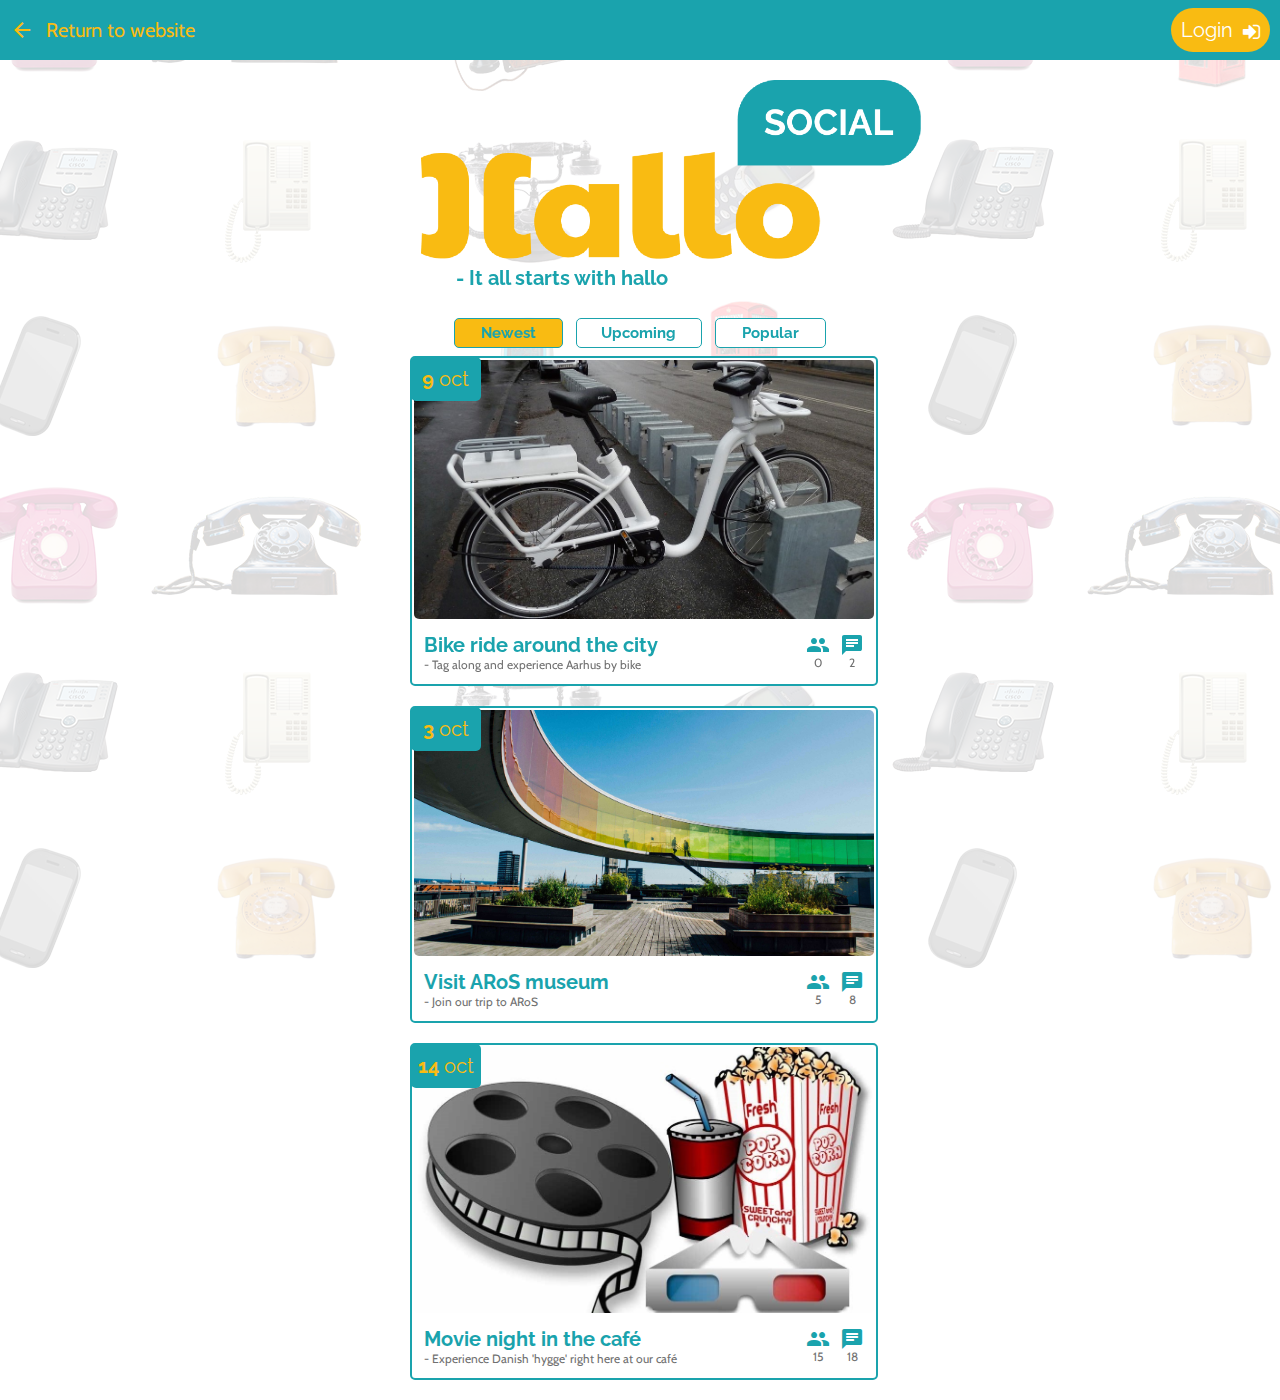
==== index.html @ 3ad94ef4 "Åndssvagt" ====
<!DOCTYPE html>
<html lang="en">

<head>
    <meta charset="utf-8">
    <meta name="description" content="">
    <!--HUSK AT UDFYLDE BESKRIVELSE TIL SEO -->
    <meta name="viewport" content="width=device-width, initial-scale=1.0">
    <title>Hallo Social</title>
    <link rel="stylesheet" href="css/style.css">
    <link href="https://fonts.googleapis.com/icon?family=Material+Icons" rel="stylesheet">
    <link href="https://fonts.googleapis.com/css?family=Cabin|Raleway" rel="stylesheet">
    <link rel="stylesheet" href="https://cdnjs.cloudflare.com/ajax/libs/font-awesome/4.7.0/css/font-awesome.min.css">
    <script src="https://ajax.googleapis.com/ajax/libs/jquery/3.3.1/jquery.min.js"></script>
</head>

<body id="main">
   <div class="front">
       <div class="back"></div>
   </div>
    <header class="header">
        <a href="http://hallohostelaarhus.com/" target="_blank"><i class="material-icons">arrow_back</i>
            <p>Return to website</p>
        </a>
        <!-- Login formular inspireret af https://www.w3schools.com/howto/tryit.asp?filename=tryhow_css_login_form_modal -->
        <button onclick="document.getElementById('id01').style.display='block'" style="width:auto;" class="login">Login<i class="fa fa-sign-in"></i></button>
        <div id="id01" class="modal">
            <form class="modal-content animate" action="/action_page.php">
                <div>
                    <span onclick="document.getElementById('id01').style.display='none'" class="close" title="Close Modal">&times;</span>
                </div>
                <div class="containerlogin">

                    <h2>Login</h2>

                    <label for="uname"><b>Username</b></label>
                    <input type="text" placeholder="Choose a username" name="uname" required>

                    <label for="room"><b>Room no.</b></label>
                    <input type="text" placeholder="Type your room no." name="room" required>

                    <label for="psw"><b>Password</b></label>
                    <input type="password" placeholder="Enter Password" name="psw" required>

                    <p class="forgot">Forgot your password? Get a new one in the reception.</p>

                    <button type="submit"><strong>Login</strong></button>

                </div>

            </form>
        </div>
    </header>

    <div id="logo">
        <img src="images/hallologo.png" alt="Hallo Social logo">
        <h1>- It all starts with hallo</h1>
    </div>

    <div id="sort">
        <a href="index.html"><button type="button" class="active sortering">Newest</button></a>
        <a href="upcoming.html"><button type="button" class="inactive sortering">Upcoming</button></a>
        <a href="popular.html"><button type="button" class="inactive sortering">Popular</button></a>
    </div>

    <a href="bike.html">
        <section class="event top">
            <img src="images/cykel.jpg" alt="Bicycle">
            <div class="dato">
                <strong>9</strong> oct
            </div>
            <div class="ikon">
                <i class="material-icons">group<p>0</p></i>
                <i class="material-icons">chat<p>2</p></i>
            </div>
            <div class="titel">
                <h2>Bike ride around the city</h2>
                <p>- Tag along and experience Aarhus by bike</p>
            </div>
        </section>
    </a>

    <a href="aros.html">
        <section class="event">
            <img src="images/aros.jpg" alt="Aros rainbow">
            <div class="dato">
                <strong>3</strong> oct
            </div>
            <div class="ikon">
                <i class="material-icons">group<p>5</p></i>
                <i class="material-icons">chat<p>8</p></i>
            </div>
            <div class="titel">
                <h2>Visit ARoS museum</h2>
                <p>- Join our trip to ARoS</p>
            </div>
        </section>
    </a>

    <a href="movienight.html">
        <section class="event clear">
            <img src="images/film.jpg" alt="Movie night">
            <div class="dato">
                <strong>14</strong> oct
            </div>
            <div class="ikon">
                <i class="material-icons">group<p>15</p></i>
                <i class="material-icons">chat<p>18</p></i>
            </div>
            <div class="titel">
                <h2>Movie night in the café</h2>
                <p>- Experience Danish 'hygge' right here at our café</p>
            </div>
        </section>
    </a>

    <script type="text/javascript">
        
        // script til login formular
        var modal = document.getElementById('id01');

        // Når man trykker udenfor formularen lukker den
        window.onclick = function(event) {
            if (event.target == modal) {
                modal.style.display = "none";
            }
        }

        // Baggrund flytter sig med mus
        var windowWidth = $(window).width();
        
            $('.front').mousemove(function(event){
                var moveX = (($(window).width() / 2)- event.pageX) *0.1;
                var moveY = (($(window).height() / 2)- event.pageY) *0.1;
                
                $('.back').css('margin-left', moveX + 'px');
                $('.back').css('margin-top', moveY + 'px');
            });
        
    </script>
</body>

</html>
---- css/style.css ----
/* Global */

* {
    margin: 0;
    padding: 0;
}

p,
a {
    font-family: 'Cabin', sans-serif;
}

h1,
h2,
h3,
h4,
h5,
h6,
button,
label {
    font-family: 'Raleway', sans-serif;
}

.content h1 {
    color: #41B0B9;
    padding: 5%;
    font-size: 35px;
}

.content p {
    color: #9A9B9B;
    font-size: 15px;
}

.content {
    position: relative;
    background-color: white;

}

.time-place {
    display: flex;
    flex-direction: row;
    padding: 10px;

}

.time-place img {
    padding-right: 5%;
}

.text {
    padding-top: 10%;
    margin: 5%;
}

button {
    border-radius: 30px;
}

.back-button {
    display: block;
    position: fixed;
    top: 0;
    left: 0;
    z-index: 1;
}

.comment {
    background-color: #1AA3AD;
    text-align: center;
    margin-top: 5%;
    padding: 10%;
}

.comment h2 {
    color: #F9BB12;
}

time {
    display: none;
}

/* Header */

.header {
    height: 60px;
    background-color: #1AA3AD;
    position: fixed;
    z-index: 1;
    width: 100%;
}

.eventside {
    height: auto;
    border-bottom-style: solid;
    border-bottom-width: thick;
    border-bottom-color: #F9BB12;
    background-color: #1AA3AD;

}

header p,
i {
    color: #F9BB12;
    font-size: 20px;
    float: left;
    padding-top: 18px;
}

header p {
    margin-left: 2px;
}

header i {
    margin-left: 10px;
}

/* Login formular */

.login {
    float: right;
    margin-right: 10px;
    font-size: 20px;
    padding: 10px;
}

.login i {
    color: white;
    float: right;
    margin-top: -14px;
}

.containerlogin p {
    margin-bottom: 15px;
    font-size: 15px;
}

.containerlogin button {
    font-size: 20px;
    width: 50%;
    margin-left: 25%;
}

.containerlogin label {
    color: #F9BB12;
}

.containerlogin h2 {
    color: #F9BB12;
    text-align: center;
    font-size: 40px;
    margin-top: 20px;
    margin-bottom: 20px;
}

.containerlogin input {
    border-color: #F9BB12;
}

input[type=text],
input[type=password] {
    width: 100%;
    padding: 12px 20px;
    margin: 8px 0;
    display: inline-block;
    border: 1px solid #F9BB12;
    box-sizing: border-box;
}

button {
    background-color: #F9BB12;
    color: white;
    padding: 14px 20px;
    margin: 8px 0;
    border: none;
    cursor: pointer;
    width: 100%;
}

button:hover {
    opacity: 0.8;
}

.containerlogin {
    padding: 16px;
}

span.psw {
    float: right;
    padding-top: 16px;
}

.modal {
    display: none;
    position: fixed;
    z-index: 1;
    width: 100%;
    height: 100%;
    overflow: auto;
    background-color: #1AA3AD;
    left: 0;
    top: 0;
    background-color: rgb(0, 0, 0);
    background-color: rgba(0, 0, 0, 0.4);
    padding-top: 60px;
}

.modal-content {
    margin-top: 20%;
    background-color: #1AA3AD;
    width: 80%;
    margin: 5% auto 15% auto;
}

.close {
    top: 60px;
    position: absolute;
    right: 10%;
    color: #F9BB12;
    font-size: 65px;
    font-weight: bold;
}

.close:hover {
    cursor: pointer;
}

.animate {
    -webkit-animation: animatezoom 0.6s;
    animation: animatezoom 0.6s
}

@-webkit-keyframes animatezoom {
    from {
        -webkit-transform: scale(0)
    }

    to {
        -webkit-transform: scale(1)
    }
}

@keyframes animatezoom {
    from {
        transform: scale(0)
    }

    to {
        transform: scale(1)
    }
}

/* Logo */

#logo {
    margin-top: 80px;
    margin-left: 20%;
    margin-right: 20%;
    color: #1AA3AD;
    display: inline-block;
}

#logo img {
    width: 100%;
}

#logo h1 {
    margin-top: 3px;
    margin-left: 6%;
    font-size: 15px;
}

/* Events */

a {
    text-decoration: none;
}

.event {
    margin-top: 20px;
    margin-left: 2%;
    margin-right: 2%;
    border: 2px solid #1AA3AD;
    padding: 2px;
    position: relative;
    border-radius: 5px;
}

.event img {
    width: 100%;
    border-radius: 5px;
}

.event p {
    font-size: 12px;
    color: #707070;
}

.event h2 {
    font-size: 20px;
    color: #1AA3AD;
}

.event i {
    color: #1AA3AD;
}

.eventpic {
    width: 100%;
}

.ikon {
    float: right;
    text-align: center;
    margin-top: -18px;
    padding: 10px 0 10px 10px;
}

.material-icons {
    margin-right: 10px;
}

.dato {
    position: absolute;
    top: -1px;
    left: -1px;
    background-color: #1AA3AD;
    font-family: 'Raleway', sans-serif;
    color: #F9BB12;
    width: 70px;
    padding-top: 10px;
    padding-bottom: 10px;
    text-align: center;
    font-size: 20px;
    border-radius: 5px;
}

.titel {
    width: 70%;
    padding: 10px;
}

.clear {
    margin-bottom: 20px;
}

/* Sorteringsknapper */

#sort {
    display: grid;
    grid-template-columns: auto auto auto;
    margin-left: 10%;
    margin-right: 10%;
    width: 80%;
    position: absolute;
    margin-top: 20px;
}

.sortering {
    background-color: white;
    border-radius: 5px;
    text-align: center;
    width: 90%;
    margin-left: 5%;
    margin-right: 5%;
    height: 30px;
    padding: 2px;
    font-size: 15px;
    font-weight: bold;
}

.active {
    background-color: #F9BB12;
    color: #1AA3AD;
    border: 1px solid #1AA3AD;
}

.inactive {
    color: #1AA3AD;
    border: 1px solid #1AA3AD;
}

.top {
    margin-top: 66px;
}

@media (min-width: 500px) {
    
    /* Baggrund */
    .front {
        width: 100%;
        height: 100%;
        position: fixed;
        background-color: white;
        z-index: -1;
    }
    
    .back {
        width: 120%;
        height: 120%;
        left: -10%;
        top: -10%;
        position: absolute;
        background: url(images/telefon-baggrund.png);
        background-size: cover;
        background-position: center;
    }

    /* Login rettelser */
    .close {
        margin-top: 35px;
        margin-right: 5px;
    }
    /*
    body {
        background-image: url(images/telefon-baggrund.png);
        background-size: 100%;
    }*/

    /* Justeringer til logo */
    #logo h1 {
        font-size: 20px;
        margin-left: 10%;
    }

    /* Justeringer til sortering */
    #sort {
        width: 60%;
        margin-left: 20%;
        margin-right: 20%;
    }

    /* Event feed rettelser */
    .event {
        width: 60%;
        background-color: white;
        margin-left: 20%;
        margin-right: 20%;
    }
}

@media (min-width:1020px) {
    
    .front {
        margin-left: -20%;
    }
    
    #main {
        margin-left: 20%;
        margin-right: 20%;
    }

    .header {
        margin-left: -20%;
    }

    /* logo rettelser */

    #logo h1 {
        width: 300px;
        margin-left: -30%;
    }

    #logo img {
        width: 500px;
        margin-left: -45%;
    }

    /* sorterings rettelser */

    #sort {
        margin-left: 15%;
        width: 30%;
    }

    /* Sider til events */
    .eventside {
        text-align: center;
        width: 50%;
        margin-left: 25%;
    }

    .content {
        margin-left: 25%;
        width: 50%;
        padding-bottom: 5%;
    }
    .time-place {
        margin-left: 4%
    }

    .text {
        padding-top: 0px;
    }

    .join {
        margin-top: 5%;
        width: 50%;
        margin-left: 25%
    }

    .comment {
        width: 48%;
        margin-left: 25%;
       padding: 1%;
        margin-top: 0;
    }

    input[type=text],
    input[type=password] {
        width: 50%;
    }

    .submit {
        width: 25%;
    }

    .back-button {
        left: 25%;
    }

    /* Logo rettelser */
    #logo {
        width: 30%;
        margin-left: 35%;
        margin-right: 35%;
    }

    /* Login rettelser */

    .containerlogin input {
        width: 60%;
        margin-left: 20%;
        margin-right: 20%;
        margin-bottom: 20px;
    }

    .containerlogin label {
        width: 60%;
        margin-left: 20%;
        margin-right: 20%;
    }

    .containerlogin p {
        width: 60%;
        margin-left: 20%;
        margin-right: 20%;
    }

    .modal {
        width: 60%;
        padding-left: 20%;
        padding-right: 20%;
    }

    .containerlogin button {
        font-size: 20px;
        width: 30%;
        margin-left: 35%;
    }
    
    .close {
        margin-right: 16.5%;
    }
}

@media (min-width:1720px) {
    .close {
        margin-top: 45px;
    }
    
    #logo {
        margin-left: 40%;
    }
}
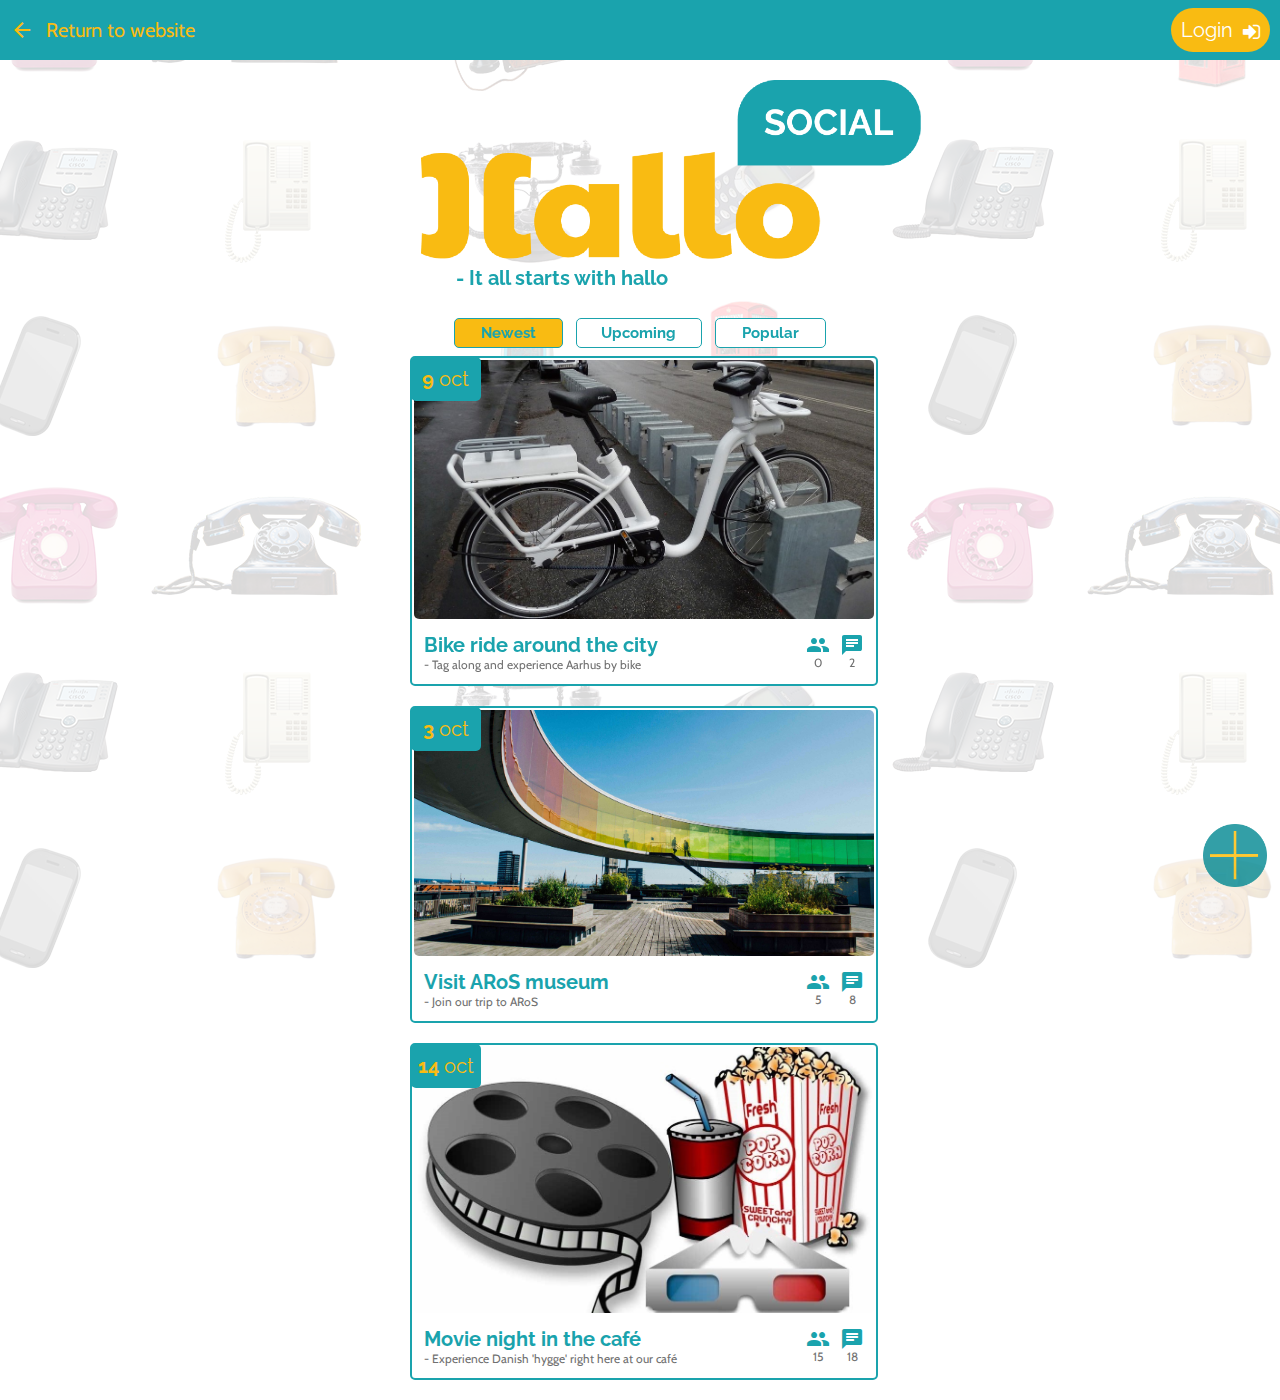
==== commit c3c2a96a: "ggs" ====
--- a/index.html
+++ b/index.html
@@ -62,7 +62,11 @@
         <a href="upcoming.html"><button type="button" class="inactive sortering">Upcoming</button></a>
         <a href="popular.html"><button type="button" class="inactive sortering">Popular</button></a>
     </div>
-
+<div class="event-knap"> 
+  <a href="">
+   <img src="images/event-icon.png" alt="tilføj">
+   </a>
+   </div>
     <a href="bike.html">
         <section class="event top">
             <img src="images/cykel.jpg" alt="Bicycle">
@@ -114,29 +118,7 @@
         </section>
     </a>
 
-    <script type="text/javascript">
-        
-        // script til login formular
-        var modal = document.getElementById('id01');
-
-        // Når man trykker udenfor formularen lukker den
-        window.onclick = function(event) {
-            if (event.target == modal) {
-                modal.style.display = "none";
-            }
-        }
-
-        // Baggrund flytter sig med mus
-        var windowWidth = $(window).width();
-        
-            $('.front').mousemove(function(event){
-                var moveX = (($(window).width() / 2)- event.pageX) *0.1;
-                var moveY = (($(window).height() / 2)- event.pageY) *0.1;
-                
-                $('.back').css('margin-left', moveX + 'px');
-                $('.back').css('margin-top', moveY + 'px');
-            });
-        
+    <script type="text/javascript" src="js/script.js">
     </script>
 </body>
 
--- a/css/style.css
+++ b/css/style.css
@@ -249,6 +249,20 @@
     to {
         transform: scale(1)
     }
+}
+
+/* event-knap */
+
+.event-knap {
+    position: fixed;
+z-index: 1;
+    right: 1%;
+    width: 15%;
+    bottom: 1%;
+    opacity: 0.80;
+}
+.event-knap img {
+    width: 100%
 }
 
 /* Logo */
@@ -387,6 +401,9 @@
 
 @media (min-width: 500px) {
     
+    .event-knap {
+        width: 5%;
+    }
     /* Baggrund */
     .front {
         width: 100%;
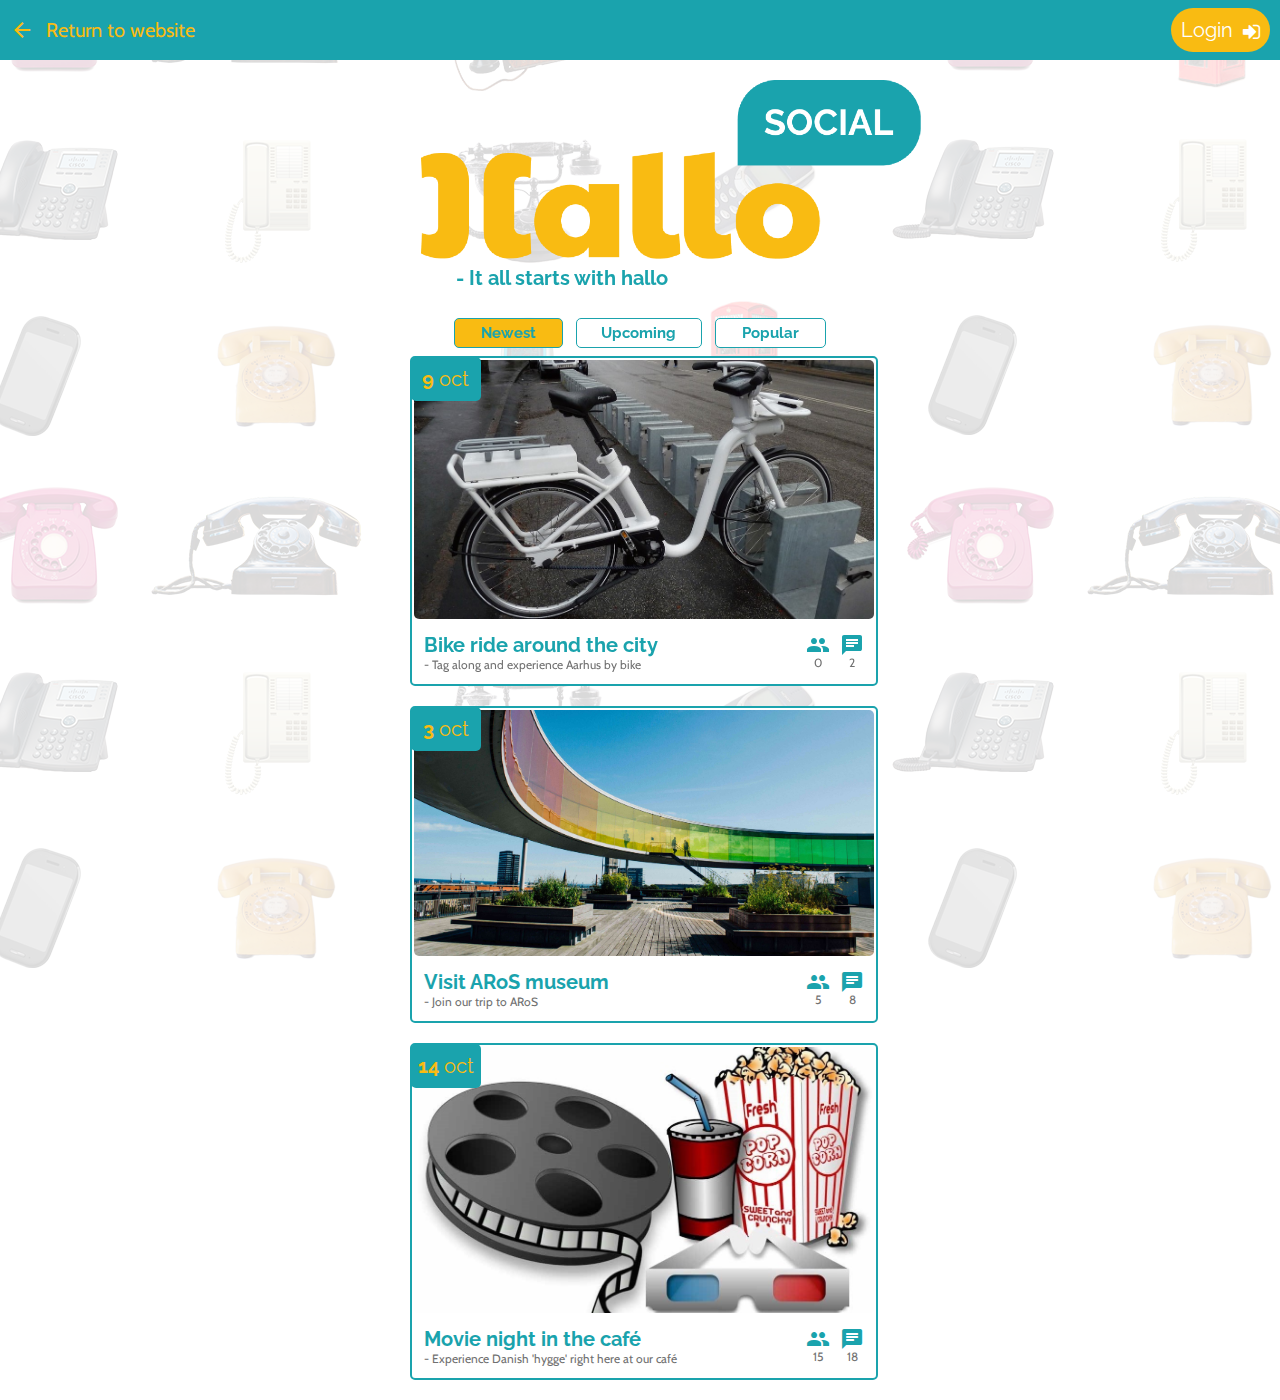
==== commit acc58687: "Baggrunds rettelser" ====
--- a/index.html
+++ b/index.html
@@ -15,7 +15,7 @@
 </head>
 
 <body id="main">
-   <div class="front">
+   <div class="front kaffe">
        <div class="back"></div>
    </div>
     <header class="header">
@@ -62,11 +62,7 @@
         <a href="upcoming.html"><button type="button" class="inactive sortering">Upcoming</button></a>
         <a href="popular.html"><button type="button" class="inactive sortering">Popular</button></a>
     </div>
-<div class="event-knap"> 
-  <a href="">
-   <img src="images/event-icon.png" alt="tilføj">
-   </a>
-   </div>
+
     <a href="bike.html">
         <section class="event top">
             <img src="images/cykel.jpg" alt="Bicycle">
--- a/css/style.css
+++ b/css/style.css
@@ -253,16 +253,11 @@
 
 /* event-knap */
 
-.event-knap {
+.eventknap img{
     position: fixed;
 z-index: 1;
-    right: 1%;
-    width: 15%;
-    bottom: 1%;
-    opacity: 0.80;
-}
-.event-knap img {
-    width: 100%
+    
+    
 }
 
 /* Logo */
@@ -401,9 +396,6 @@
 
 @media (min-width: 500px) {
     
-    .event-knap {
-        width: 5%;
-    }
     /* Baggrund */
     .front {
         width: 100%;
@@ -429,11 +421,6 @@
         margin-top: 35px;
         margin-right: 5px;
     }
-    /*
-    body {
-        background-image: url(images/telefon-baggrund.png);
-        background-size: 100%;
-    }*/
 
     /* Justeringer til logo */
     #logo h1 {
@@ -459,7 +446,7 @@
 
 @media (min-width:1020px) {
     
-    .front {
+    .kaffe {
         margin-left: -20%;
     }
     
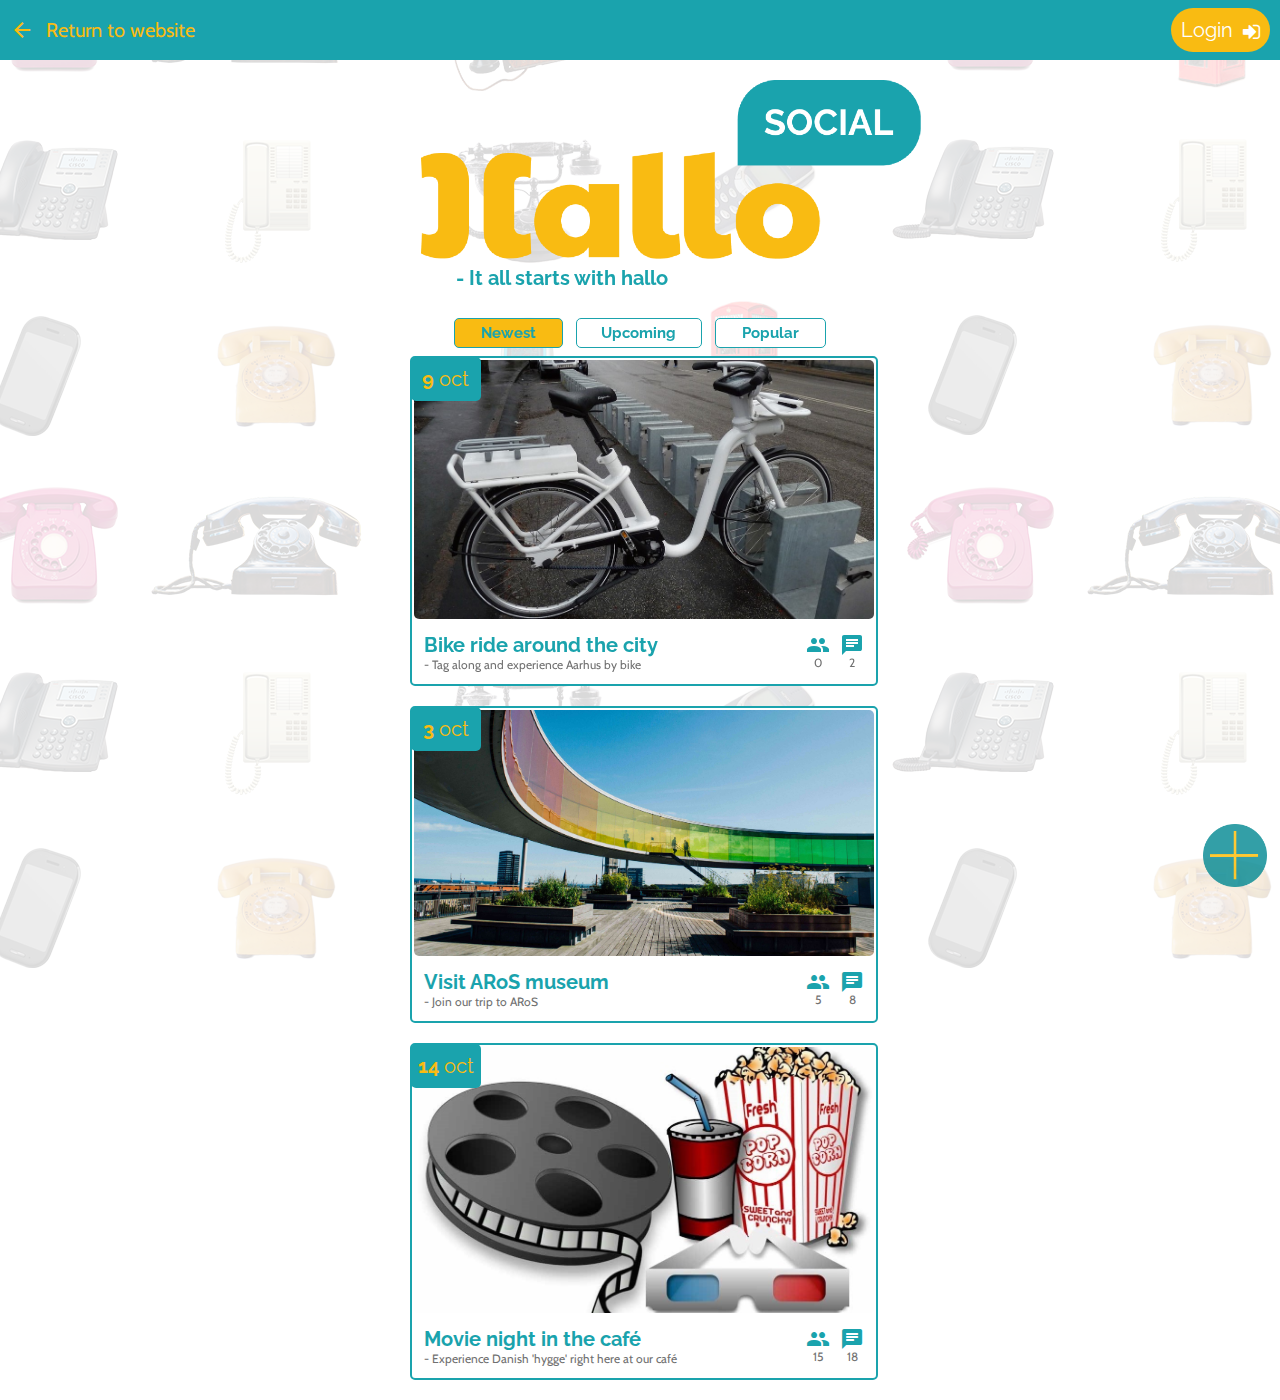
==== commit 70f0e0b7: "Merge branch 'master' of https://github.com/Haahr2111/hallo-hostel-1" ====
--- a/index.html
+++ b/index.html
@@ -62,7 +62,11 @@
         <a href="upcoming.html"><button type="button" class="inactive sortering">Upcoming</button></a>
         <a href="popular.html"><button type="button" class="inactive sortering">Popular</button></a>
     </div>
-
+<div class="event-knap"> 
+  <a href="">
+   <img src="images/event-icon.png" alt="tilføj">
+   </a>
+   </div>
     <a href="bike.html">
         <section class="event top">
             <img src="images/cykel.jpg" alt="Bicycle">
--- a/css/style.css
+++ b/css/style.css
@@ -253,11 +253,16 @@
 
 /* event-knap */
 
-.eventknap img{
+.event-knap {
     position: fixed;
 z-index: 1;
-    
-    
+    right: 1%;
+    width: 15%;
+    bottom: 1%;
+    opacity: 0.80;
+}
+.event-knap img {
+    width: 100%
 }
 
 /* Logo */
@@ -396,6 +401,9 @@
 
 @media (min-width: 500px) {
     
+    .event-knap {
+        width: 5%;
+    }
     /* Baggrund */
     .front {
         width: 100%;
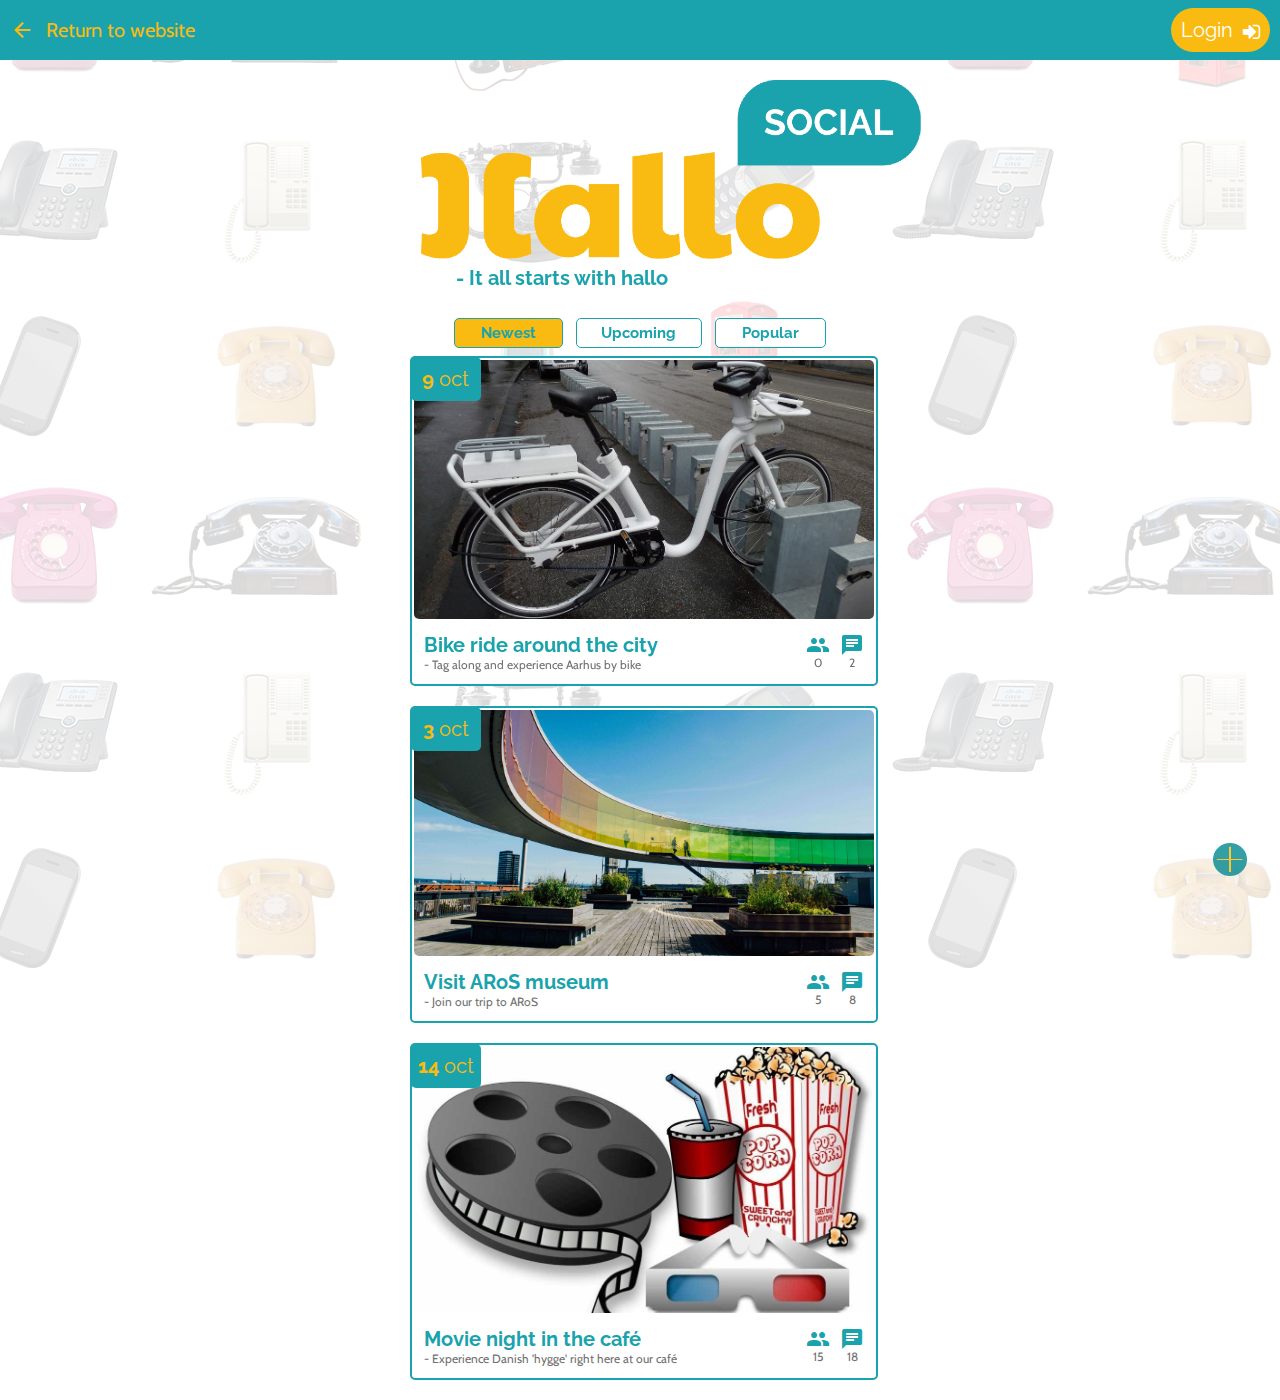
==== commit 9ea22875: "fe" ====
--- a/index.html
+++ b/index.html
@@ -63,9 +63,9 @@
         <a href="popular.html"><button type="button" class="inactive sortering">Popular</button></a>
     </div>
 <div class="event-knap"> 
-  <a href="">
-   <img src="images/event-icon.png" alt="tilføj">
-   </a>
+<a onclick="document.getElementById('id01').style.display='block'" style="width:auto;" class="login">
+   <img src="images/event-icon.png" alt="tilføj event">
+  </a>
    </div>
     <a href="bike.html">
         <section class="event top">
--- a/css/style.css
+++ b/css/style.css
@@ -255,12 +255,13 @@
 
 .event-knap {
     position: fixed;
-z-index: 1;
+    z-index: 1;
     right: 1%;
     width: 15%;
     bottom: 1%;
     opacity: 0.80;
 }
+
 .event-knap img {
     width: 100%
 }
@@ -399,11 +400,34 @@
     margin-top: 66px;
 }
 
+.join {
+    width: 50%;
+    margin-left: 25%;
+    font-size: 18px;
+}
+
+.submit {
+    width: 50%;
+    font-size: 18px;
+}
+
 @media (min-width: 500px) {
-    
+
+    .join {
+        width: 40%;
+        margin-left: 30%;
+        font-size: 20px;
+    }
+
+    .submit {
+        width: 40%;
+        font-size: 20px;
+    }
+
     .event-knap {
         width: 5%;
     }
+
     /* Baggrund */
     .front {
         width: 100%;
@@ -412,7 +436,7 @@
         background-color: white;
         z-index: -1;
     }
-    
+
     .back {
         width: 120%;
         height: 120%;
@@ -453,11 +477,20 @@
 }
 
 @media (min-width:1020px) {
-    
+
+    .join {
+        width: 30%;
+        margin-left: 35%;
+    }
+
+    .submit {
+        width: 30%;
+    }
+
     .kaffe {
         margin-left: -20%;
     }
-    
+
     #main {
         margin-left: 20%;
         margin-right: 20%;
@@ -498,6 +531,7 @@
         width: 50%;
         padding-bottom: 5%;
     }
+
     .time-place {
         margin-left: 4%
     }
@@ -515,7 +549,7 @@
     .comment {
         width: 48%;
         margin-left: 25%;
-       padding: 1%;
+        padding: 1%;
         margin-top: 0;
     }
 
@@ -571,17 +605,27 @@
         width: 30%;
         margin-left: 35%;
     }
-    
+
     .close {
         margin-right: 16.5%;
     }
 }
 
 @media (min-width:1720px) {
+
+    .join {
+        width: 20%;
+        margin-left: 40%;
+    }
+
+    .submit {
+        width: 20%;
+    }
+
     .close {
         margin-top: 45px;
     }
-    
+
     #logo {
         margin-left: 40%;
     }
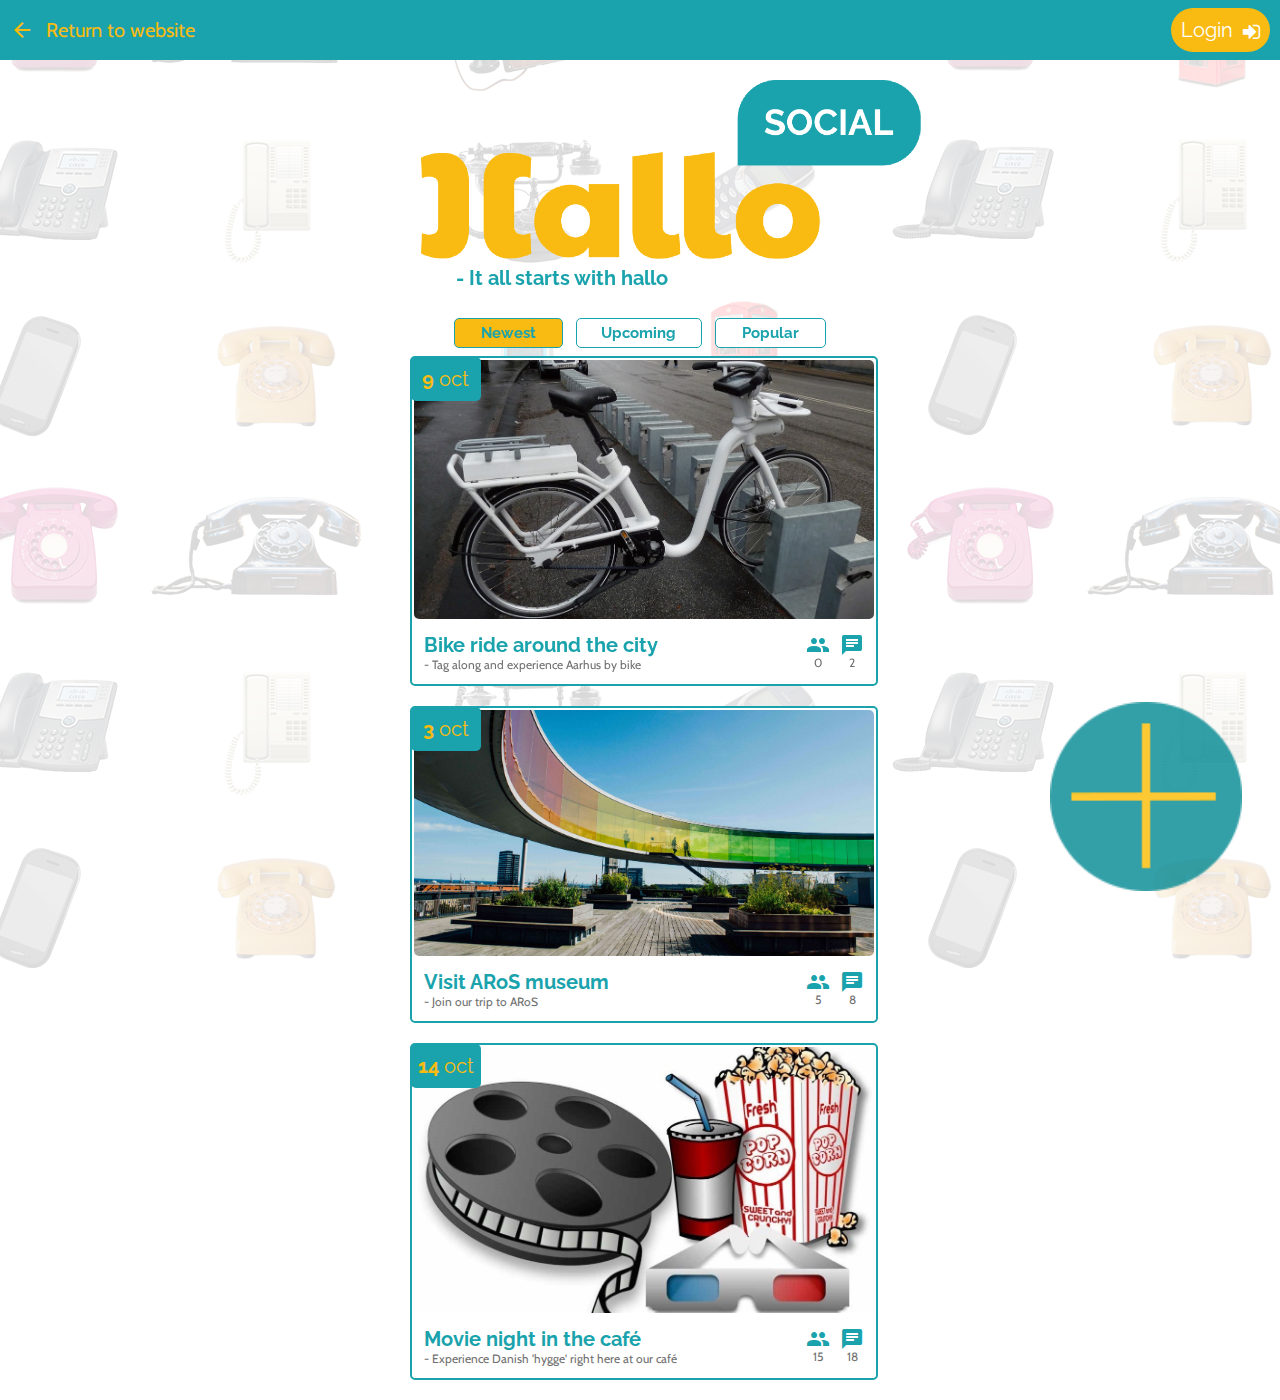
==== commit 8a94d952: "add event funktion" ====
--- a/index.html
+++ b/index.html
@@ -15,9 +15,9 @@
 </head>
 
 <body id="main">
-   <div class="front kaffe">
-       <div class="back"></div>
-   </div>
+    <div class="front kaffe">
+        <div class="back"></div>
+    </div>
     <header class="header">
         <a href="http://hallohostelaarhus.com/" target="_blank"><i class="material-icons">arrow_back</i>
             <p>Return to website</p>
@@ -62,11 +62,25 @@
         <a href="upcoming.html"><button type="button" class="inactive sortering">Upcoming</button></a>
         <a href="popular.html"><button type="button" class="inactive sortering">Popular</button></a>
     </div>
-<div class="event-knap"> 
-<a onclick="document.getElementById('id01').style.display='block'" style="width:auto;" class="login">
-   <img src="images/event-icon.png" alt="tilføj event">
-  </a>
-   </div>
+    
+    <div class="event-knap">
+        <img src="images/event-icon.png" alt="tilføj event" class="open-button" onclick="openForm()">
+        <div class="form-popup" id="myForm">
+            <form action="/action_page.php" class="form-container">
+                <h2>Add event</h2>
+
+                <label for="title"><b>Title</b></label>
+                <input type="text" placeholder="Title of event" name="title" required>
+
+                <label for="describe"><b>Description</b></label>
+                <input type="text" placeholder="Describe your event" name="describe" required>
+
+                <button type="submit" class="btn">Add event</button>
+                <button type="button" class="btn cancel" onclick="closeForm()">Cancel</button>
+            </form>
+        </div>
+    </div>
+    
     <a href="bike.html">
         <section class="event top">
             <img src="images/cykel.jpg" alt="Bicycle">
--- a/css/style.css
+++ b/css/style.css
@@ -81,6 +81,75 @@
     display: none;
 }
 
+/* Button used to open the contact form - fixed at the bottom of the page */
+.open-button {
+    border: none;
+    cursor: pointer;
+    position: fixed;
+    bottom: 1%;
+    right: 3%;
+    opacity: 0.80;
+}
+
+/* The popup form - hidden by default */
+.form-popup {
+    display: none;
+    position: fixed;
+    width: 80%;
+    margin-left: 10%;
+}
+
+/* Add styles to the form container */
+.form-container {
+    max-width: 300px;
+    padding: 10px;
+    background-color: #30ABB5;
+}
+
+.form-container h2 {
+    margin-bottom: 30px;
+    margin-top: 10px;
+    text-align: center;
+    color: #F9BB12;
+}
+
+.form-container label {
+    color: #F9BB12
+}
+
+/* Full-width input fields */
+.form-container input[type=text] {
+    width: 100%;
+    border: 1px solid #F9BB12;
+}
+
+/* Set a style for the submit/login button */
+.form-container .btn {
+    background-color: #F9BB12;
+    color: white;
+    cursor: pointer;
+    width: 50%;
+    margin-left: 25%;
+    margin-bottom: 10px;
+}
+
+/* Add a red background color to the cancel button */
+.form-container .cancel {
+    background-color: #F98D12;
+}
+
+/* event-knap */
+
+.event-knap {
+    position: fixed;
+    z-index: 1;
+}
+
+.event-knap img {
+    width: 15%
+}
+
+
 /* Header */
 
 .header {
@@ -249,21 +318,6 @@
     to {
         transform: scale(1)
     }
-}
-
-/* event-knap */
-
-.event-knap {
-    position: fixed;
-    z-index: 1;
-    right: 1%;
-    width: 15%;
-    bottom: 1%;
-    opacity: 0.80;
-}
-
-.event-knap img {
-    width: 100%
 }
 
 /* Logo */
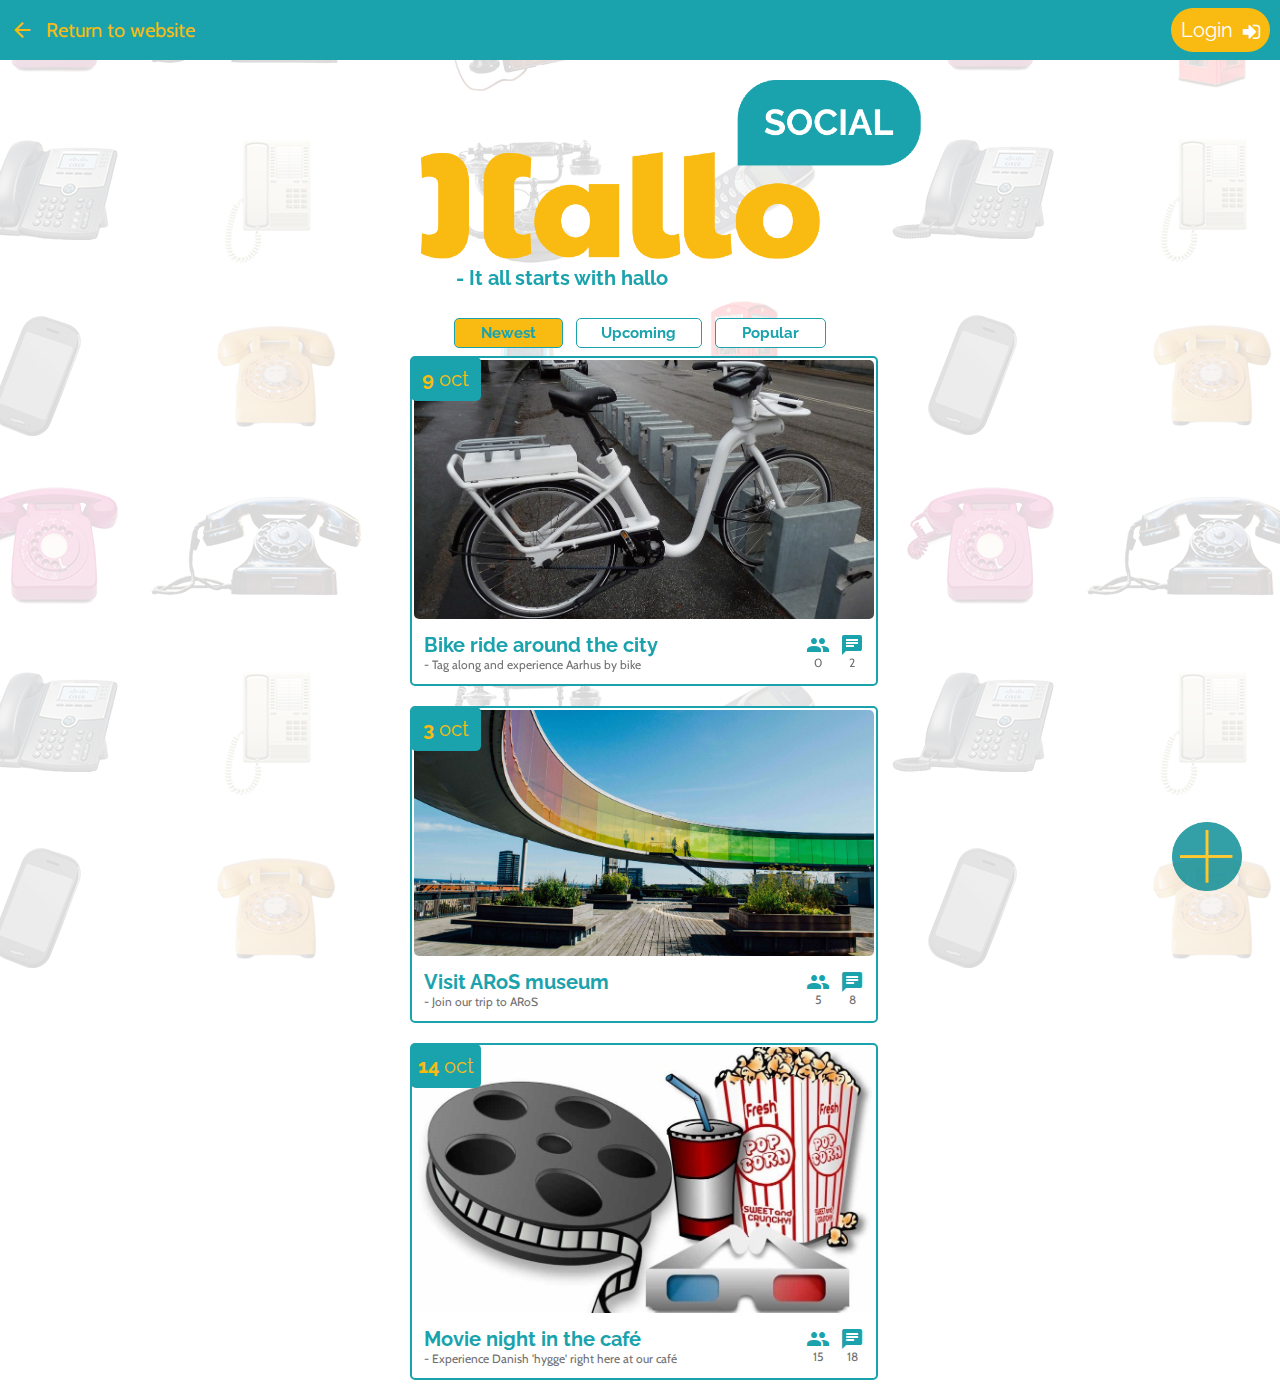
==== commit 7fe1c35d: "Slut" ====
--- a/index.html
+++ b/index.html
@@ -71,7 +71,12 @@
 
                 <label for="title"><b>Title</b></label>
                 <input type="text" placeholder="Title of event" name="title" required>
-
+                
+                <div class="addphoto">
+                    <img src="images/event-icon-to.png" alt="Add image">
+                    <p>Add event photo</p>
+                </div>
+                
                 <label for="describe"><b>Description</b></label>
                 <input type="text" placeholder="Describe your event" name="describe" required>
 
--- a/css/style.css
+++ b/css/style.css
@@ -81,7 +81,6 @@
     display: none;
 }
 
-/* Button used to open the contact form - fixed at the bottom of the page */
 .open-button {
     border: none;
     cursor: pointer;
@@ -91,17 +90,16 @@
     opacity: 0.80;
 }
 
-/* The popup form - hidden by default */
 .form-popup {
     display: none;
     position: fixed;
-    width: 80%;
-    margin-left: 10%;
-}
-
-/* Add styles to the form container */
+    width: 70%;
+    left: 15%;
+    right: 15%;
+    bottom: 15%;    
+}
+
 .form-container {
-    max-width: 300px;
     padding: 10px;
     background-color: #30ABB5;
 }
@@ -111,19 +109,18 @@
     margin-top: 10px;
     text-align: center;
     color: #F9BB12;
+    font-size: 40px;
 }
 
 .form-container label {
     color: #F9BB12
 }
 
-/* Full-width input fields */
 .form-container input[type=text] {
     width: 100%;
     border: 1px solid #F9BB12;
 }
 
-/* Set a style for the submit/login button */
 .form-container .btn {
     background-color: #F9BB12;
     color: white;
@@ -133,9 +130,20 @@
     margin-bottom: 10px;
 }
 
-/* Add a red background color to the cancel button */
 .form-container .cancel {
     background-color: #F98D12;
+}
+
+.addphoto p{
+    color: #F9BB12;
+    float: right;
+    margin-right: 130px;
+    margin-top: 13px;
+}
+
+.addphoto {
+    margin-top: 10px;
+    margin-bottom: 10px;
 }
 
 /* event-knap */
@@ -466,6 +474,23 @@
 }
 
 @media (min-width: 500px) {
+    
+    .event-knap img {
+        width: 70px    ;
+    }
+    
+    .event-knap {
+        width: 100%;
+    }
+    
+    .form-popup img {
+        width: 40px;
+    }
+    
+    .form-popup p {
+        margin-top: 10px;
+        margin-right: 70%;
+    }
 
     .join {
         width: 40%;
@@ -531,6 +556,15 @@
 }
 
 @media (min-width:1020px) {
+    
+    .form-popup {
+        width: 30%;
+        left: 69%;
+    }
+    
+    .form-popup p {
+        margin-right: 50%;
+    }
 
     .join {
         width: 30%;
@@ -666,6 +700,10 @@
 }
 
 @media (min-width:1720px) {
+    
+    .form-popup p {
+        margin-right: 70%;
+    }
 
     .join {
         width: 20%;
